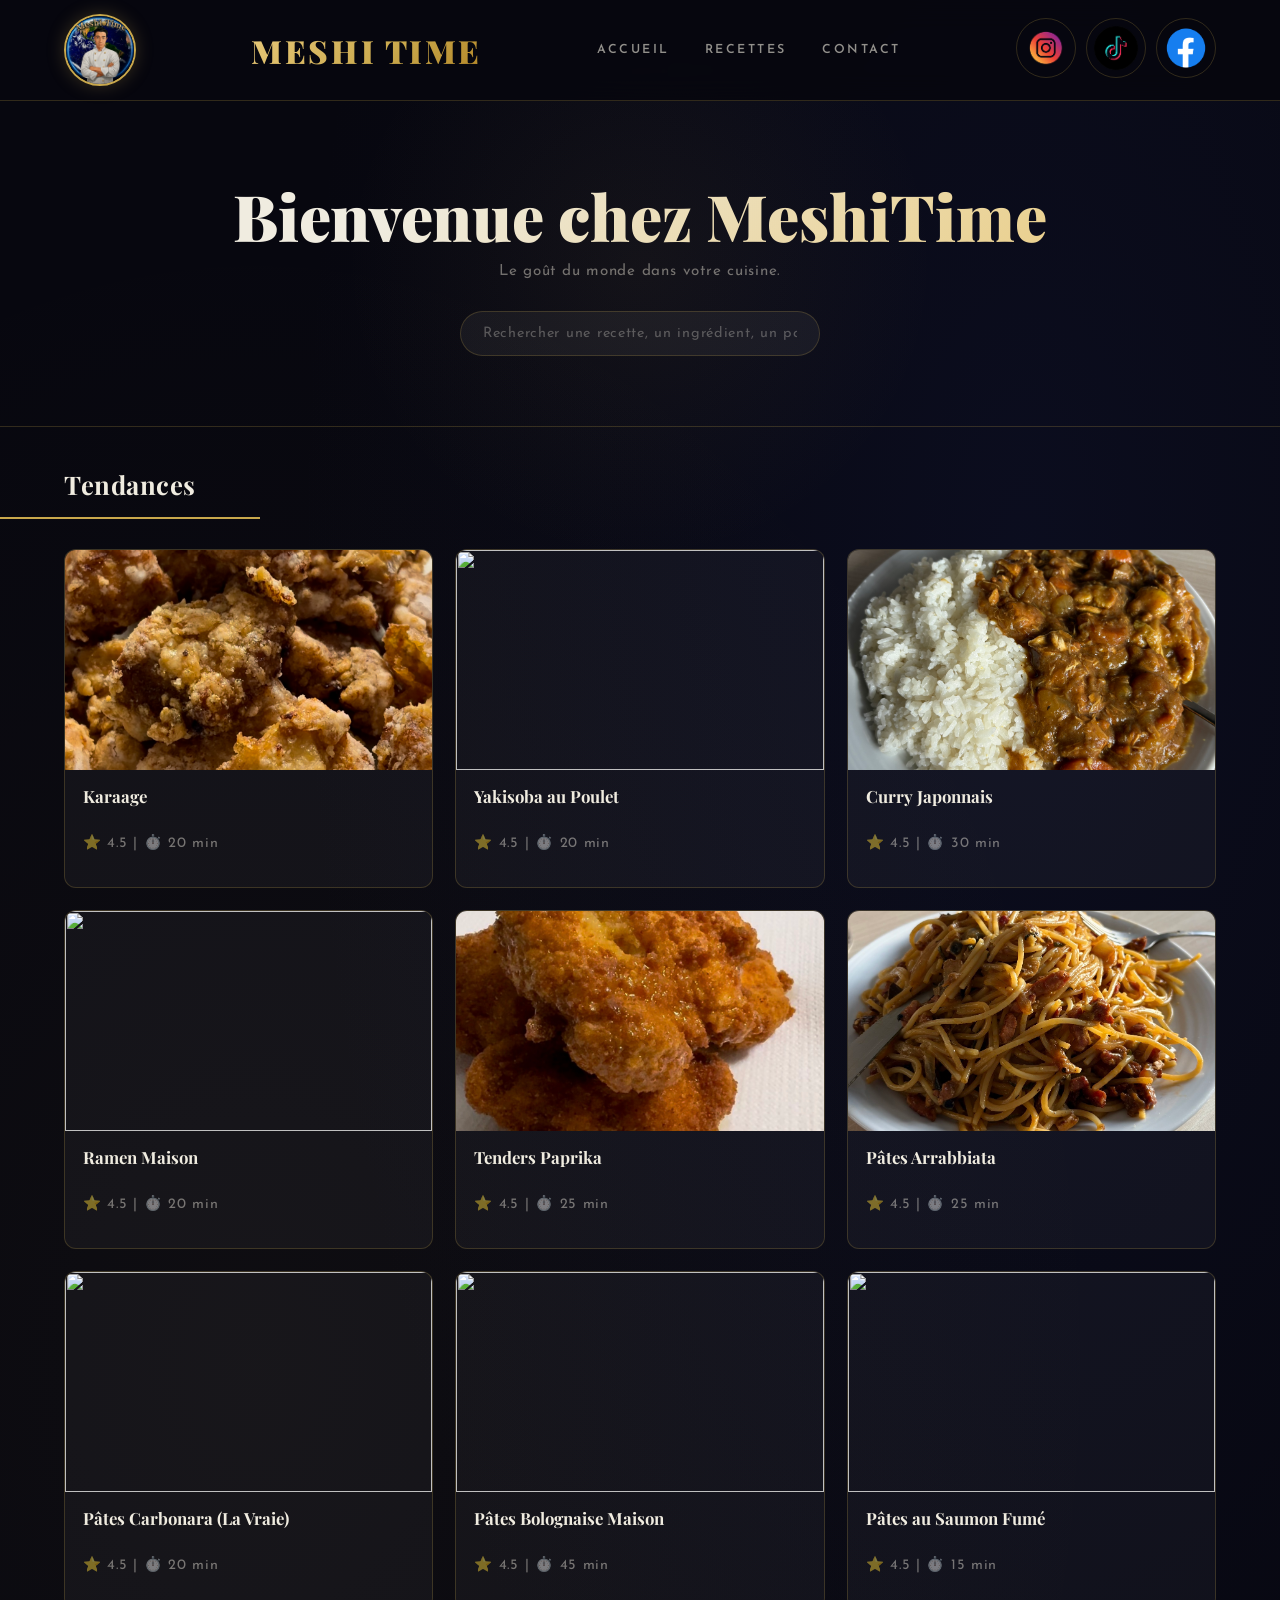
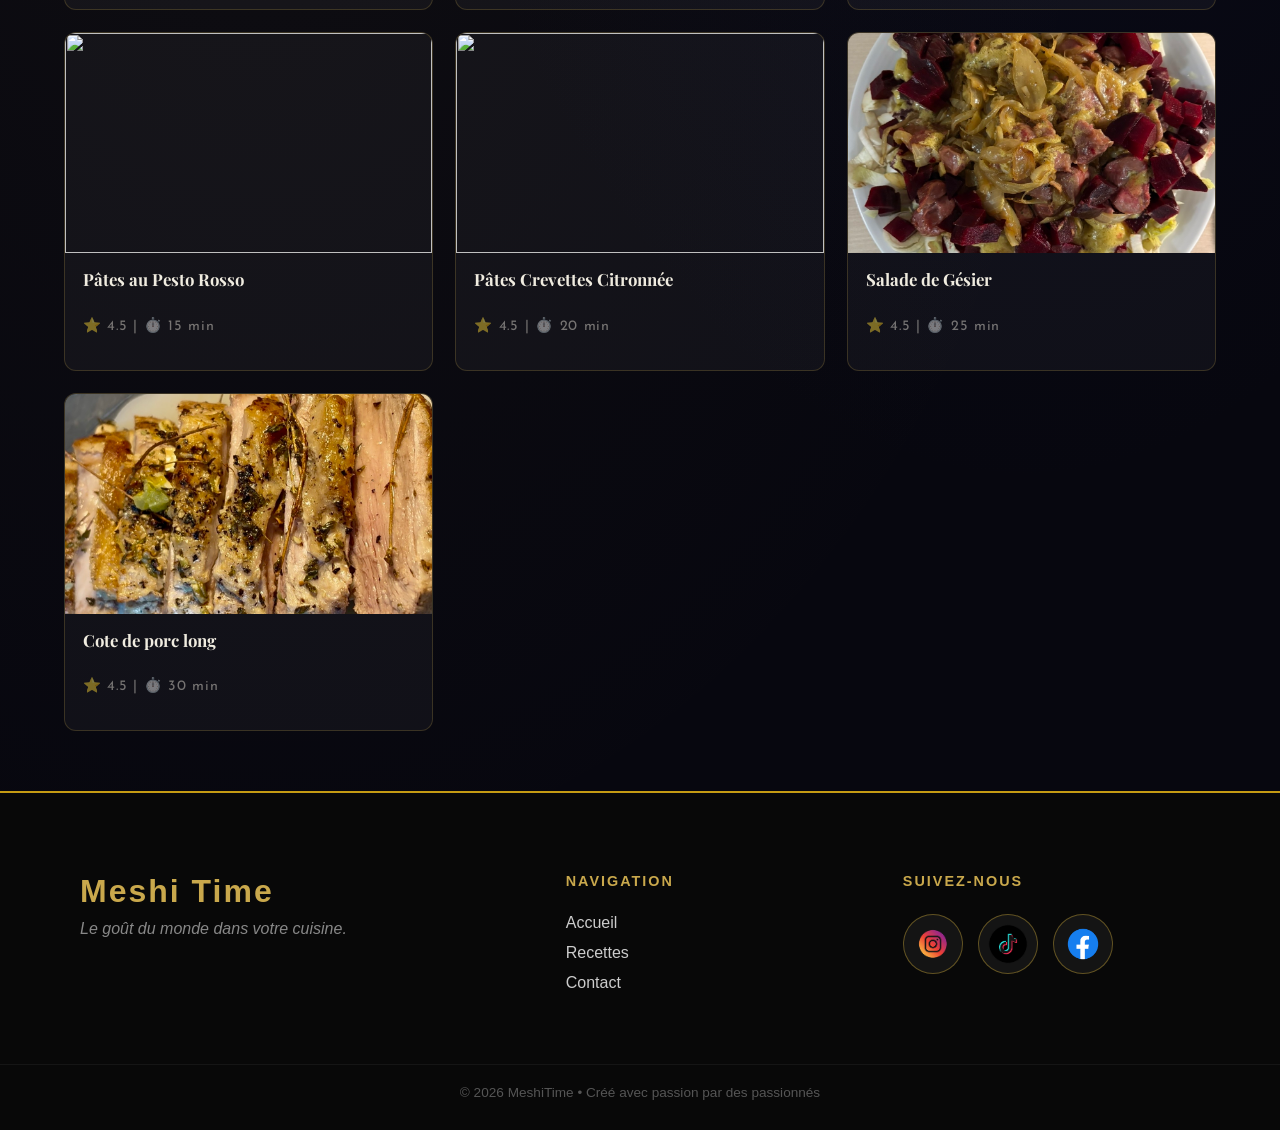
==== index.html @ 13d93dd0 "Add files via upload" ====
<!DOCTYPE html>
<html lang="fr">
<head>
    <meta charset="UTF-8">
    <title>Meshi Time - Recettes</title>
    <link rel="stylesheet" href="style.css">
    <meta name="viewport" content="width=device-width, initial-scale=1.0">
</head>
<body>

<header>
    <img src="logo/meshitime.png" alt="Logo MeshiTime" class="logo-img">
    <h2 class="site-title">Meshi <span>Time</span></h2>

    <div class="menu-toggle" id="mobile-menu">
        <span class="bar"></span>
        <span class="bar"></span>
        <span class="bar"></span>
    </div>

    <nav class="nav-mobile">
        <a href="index.html">Accueil</a>
        <a href="recettes.html">Recettes</a>
        <a href="contact.html">Contact</a>
        <div class="nav-social-mobile">
            <a href="https://www.instagram.com/mesh1.time?igsh=MWR6dXhtaGJxZ3RrYg=="><img src="logo/insta.png" alt="Instagram"></a>
            <a href="https://www.tiktok.com/@mesh1.time?_r=1&_t=ZN-95yQwrBsCvu"><img src="logo/tiktok.png" alt="TikTok"></a>
            <a href="https://www.facebook.com/share/1L49ZUFbFe/?mibextid=wwXIfr "><img src="logo/facebook.png" alt="Facebook"></a>
        </div>
    </nav>
    
    <div class="social-icons">
        <a href="https://www.instagram.com/mesh1.time?igsh=MWR6dXhtaGJxZ3RrYg=="><img src="logo/insta.png" alt="Instagram"></a>
        <a href="https://www.tiktok.com/@mesh1.time?_r=1&_t=ZN-95yQwrBsCvu"><img src="logo/tiktok.png" alt="TikTok"></a>
        <a href="https://www.facebook.com/share/1L49ZUFbFe/?mibextid=wwXIfr "><img src="logo/facebook.png" alt="Facebook"></a>
    </div>
</header>

<section class="hero">
    <h1>Bienvenue chez MeshiTime</h1>
    <p>Le goût du monde dans votre cuisine.</p>
    <div class="search-container" style="position: relative; width: 100%; max-width: 600px; margin: 0 auto;">
        <input type="text" class="search-bar" id="search-input" placeholder="Rechercher une recette, un ingrédient, un pays..." autocomplete="off">
        <div id="suggestions-box" class="suggestions-list"></div>
    </div>
</section>

<script src="data.js"></script>

<h2 class="section-title">Tendances</h2>

<div class="recipe-grid" id="grid-affichage"></div>

<script>
    const searchInput = document.getElementById('search-input');
    const grid = document.getElementById('grid-affichage');
    const suggestionsBox = document.getElementById('suggestions-box');

    // Fonction d'affichage avec filtre intelligent global (Titre + Ingrédients + Nation)
    function afficherRecettes(filtre = "") {
        grid.innerHTML = ""; 
        const motCle = filtre.toLowerCase().trim();
        
        const idsFiltrés = Object.keys(recettes).filter(id => {
            const r = recettes[id];
            
            // Critère A : Recherche dans le titre
            const titreMatch = r.title.toLowerCase().includes(motCle);
            
            // Critère B : Recherche dans le pays (nation)
            const nationMatch = r.nation ? r.nation.toLowerCase().includes(motCle) : false;
            
            // Critère C : Recherche dans les ingrédients (gère le texte ET les objets avec quantités)
            const ingredientsMatch = r.ingredients && r.ingredients.some(ing => {
                const nomIngredient = typeof ing === 'object' ? ing.nom : ing;
                return nomIngredient.toLowerCase().includes(motCle);
            });

            return titreMatch || nationMatch || ingredientsMatch;
        });

        if (idsFiltrés.length === 0) {
            grid.innerHTML = "<p style='color:var(--text-dark); grid-column: 1/-1; text-align:center;'>Aucun plat trouvé... 🍳</p>";
            return;
        }

        // Affichage des cartes filtrées
        idsFiltrés.forEach(id => {
            const r = recettes[id];
            grid.innerHTML += `
                <a href="recette.html?id=${id}" class="recipe-card-link">
                    <div class="recipe-card">
                        <img src="${r.image}" class="recipe-main-image">
                        <div class="recipe-info">
                            <h3>${r.title}</h3>
                            <p>⭐ ${r.rating || '4.5'} | ⏱️ ${r.time}</p>
                        </div>
                    </div>
                </a>
            `;
        });
    }

    // Écouteur de la recherche intelligent
    searchInput.addEventListener('input', (e) => {
        const motCle = e.target.value.toLowerCase().trim();
        suggestionsBox.innerHTML = ""; 

        if (motCle.length > 0) {
            // Recherche des suggestions correspondantes (Titres ou Nations)
            const suggestions = Object.keys(recettes).filter(id => {
                const r = recettes[id];
                const titreMatch = r.title.toLowerCase().includes(motCle);
                const nationMatch = r.nation ? r.nation.toLowerCase().includes(motCle) : false;
                return titreMatch || nationMatch;
            });

            if (suggestions.length > 0) {
                suggestionsBox.style.display = "block"; 
                const listeAffichee = new Set(); // Évite les doublons de pays suggérés

                suggestions.forEach(id => {
                    const r = recettes[id];
                    
                    // Si le mot-clé correspond à un pays, on suggère le pays
                    if (r.nation && r.nation.toLowerCase().includes(motCle) && !listeAffichee.has(r.nation)) {
                        listeAffichee.add(r.nation);
                        creerItemSuggestion(r.nation, `🌍 Pays : ${r.nation}`);
                    } 
                    // Sinon, on suggère le titre de la recette
                    else if (r.title.toLowerCase().includes(motCle) && !listeAffichee.has(r.title)) {
                        listeAffichee.add(r.title);
                        creerItemSuggestion(r.title, r.title);
                    }
                });
            } else {
                suggestionsBox.style.display = "none";
            }
        } else {
            suggestionsBox.style.display = "none";
        }
        
        // Filtrage de la grille principale en temps réel
        afficherRecettes(motCle);
    });

    // Fonction outil pour créer et gérer le clic sur un élément de suggestion
    function creerItemSuggestion(valeurRecherche, texteAffiche) {
        const div = document.createElement('div');
        div.classList.add('suggestion-item');
        div.innerText = texteAffiche;
        
        div.onclick = () => {
            searchInput.value = valeurRecherche; // Remplit le champ
            suggestionsBox.style.display = "none"; // Masque les suggestions
            afficherRecettes(valeurRecherche); // Lance l'affichage filtré
        };
        suggestionsBox.appendChild(div);
    }

    // Cacher les suggestions si on clique ailleurs
    document.addEventListener('click', (e) => {
        if (e.target !== searchInput) {
            suggestionsBox.style.display = "none";
        }
    });

    // Affichage initial au chargement de la page
    if (typeof recettes !== 'undefined') {
        afficherRecettes();
    } else {
        grid.innerHTML = "<p style='color:red'>Erreur : data.js non trouvé.</p>";
    }

    // Gestion du menu Burger mobile
    const menuToggle = document.getElementById('mobile-menu');
    const navMenu = document.querySelector('.nav-mobile');

    if (menuToggle && navMenu) {
        menuToggle.onclick = function() {
            navMenu.classList.toggle('active');
            menuToggle.classList.toggle('is-active');
        };

        document.querySelectorAll('.nav-mobile a').forEach(link => {
            link.onclick = () => {
                navMenu.classList.remove('active');
                menuToggle.classList.remove('is-active');
            };
        });
    }
</script>

<footer class="main-footer">
    <div class="footer-container">
        <div class="footer-brand">
            <h2 class="brand-name">Meshi <span>Time</span></h2>
            <p class="brand-tagline">Le goût du monde dans votre cuisine.</p>
        </div>

        <div class="footer-nav">
            <h3>Navigation</h3>
            <ul>
                <li><a href="index.html">Accueil</a></li>
                <li><a href="recettes.html">Recettes</a></li>
                <li><a href="contact.html">Contact</a></li>
            </ul>
        </div>

        <div class="footer-social">
            <h3>Suivez-nous</h3>
            <div class="social-wrapper">
                <a href="https://www.instagram.com/mesh1.time" class="social-link" target="_blank">
                    <img src="logo/insta.png" alt="Instagram">
                </a>
                <a href="https://www.tiktok.com/@mesh1.time" class="social-link" target="_blank">
                    <img src="logo/tiktok.png" alt="TikTok">
                </a>
                <a href="https://www.facebook.com/share/1L49ZUFbFe/" class="social-link" target="_blank">
                    <img src="logo/facebook.png" alt="Facebook">
                </a>
            </div>
        </div>
    </div>
    
    <div class="footer-copyright">
        <p>&copy; 2026 MeshiTime • Créé avec passion par des passionnés</p>
    </div>
</footer>

</body>
</html>
---- style.css ----
/* ============================================
   MESHITIME — style.css
   Thème : Espace profond × Or culinaire
   ============================================ */

@import url('https://fonts.googleapis.com/css2?family=Playfair+Display:ital,wght@0,400;0,700;0,900;1,400&family=Josefin+Sans:wght@300;400;600&display=swap');

/* ---- VARIABLES ---- */
:root {
    --gold:        #C9A84C;
    --gold-light:  #E8C97A;
    --gold-dim:    rgba(201, 168, 76, 0.25);
    --deep:        #07070F;
    --space:       #0D0D1E;
    --surface:     rgba(255, 255, 255, 0.04);
    --text:        #F0ECE0;
    --text-muted:  rgba(240, 236, 224, 0.45);
    --border:      rgba(201, 168, 76, 0.22);
    --radius:      12px;
    --radius-sm:   6px;
}

/* ---- RESET & BASE ---- */
*, *::before, *::after {
    box-sizing: border-box;
    margin: 0;
    padding: 0;
}

html {
    scroll-behavior: smooth;
}

body {
    font-family: 'Josefin Sans', sans-serif;
    background-color: var(--deep);
    color: var(--text);
    min-height: 100vh;
    overflow-x: hidden;
    /* Fond étoilé statique en dégradé */
    background-image:
        radial-gradient(ellipse at 20% 50%, rgba(201,168,76,0.04) 0%, transparent 60%),
        radial-gradient(ellipse at 80% 20%, rgba(30,40,100,0.18) 0%, transparent 50%);
}

/* ---- HEADER ---- */
header {
    display: flex;
    justify-content: space-between;
    align-items: center;
    padding: 14px 5%;
    background: rgba(7, 7, 15, 0.92);
    border-bottom: 0.5px solid var(--border);
    backdrop-filter: blur(14px);
    -webkit-backdrop-filter: blur(14px);
    position: sticky;
    top: 0;
    z-index: 9999;
    overflow: visible;
}
.menu-toggle {
    display: none; /* Caché sur PC */
    flex-direction: column;
    justify-content: space-between;
    width: 30px;   /* Taille fixe */
    height: 21px;  /* Taille fixe */
    cursor: pointer;
    z-index: 10001 !important; /* Au-dessus de tout */
    position: relative;
}

.bar {
    display: block;
    width: 100%;
    height: 3px;
    background-color: #c5a02d !important; /* On force la couleur dorée */
    border-radius: 10px;
    transition: 0.3s;
}


@media (max-width: 480px) {
    .recipe-grid {
        grid-template-columns: 1fr; /* Une seule carte par ligne */
        gap: 20px;
        padding: 20px;
    }

    .recipe-main-image {
        height: 200px; /* On réduit un peu la hauteur des images */
    }
}
@media (max-width: 480px) {
    .recipe-grid {
        grid-template-columns: 1fr; /* Une seule carte par ligne */
        gap: 20px;
        padding: 20px;
    }

    .recipe-main-image {
        height: 200px; /* On réduit un peu la hauteur des images */
    }
}
@media (max-width: 768px) {
    .footer-container {
        grid-template-columns: 1fr; /* On empile les sections */
        text-align: center; /* On centre tout pour l'esthétique mobile */
        gap: 30px;
    }

    .social-wrapper {
        justify-content: center; /* Centre les icônes Insta/TikTok */
    }

    .brand-name {
        font-size: 1.5rem;
    }
}
/* Logo image (rond, avec halo doré) */
.logo-img {
    height: 72px;
    width: 72px;
    border-radius: 50%;
    border: 2px solid var(--gold);
    box-shadow: 0 0 18px rgba(201, 168, 76, 0.25);
    object-fit: cover;
    transition: box-shadow 0.3s;
}
.logo-img:hover {
    box-shadow: 0 0 30px rgba(201, 168, 76, 0.45);
}

/* Titre "Meshi Time" */
.site-title {
    font-family: 'Playfair Display', serif;
    font-size: 2rem;
    font-weight: 900;
    background: linear-gradient(135deg, var(--gold-light) 0%, var(--gold) 60%, #b38728 100%);
    -webkit-background-clip: text;
    -webkit-text-fill-color: transparent;
    background-clip: text;
    text-transform: uppercase;
    letter-spacing: .08em;
    margin: 0;
}

/* Navigation */
nav {
    display: flex;
    gap: 2.2rem;
}
nav a {
    font-family: 'Josefin Sans', sans-serif;
    font-size: .78rem;
    font-weight: 600;
    letter-spacing: .2em;
    text-transform: uppercase;
    color: rgba(240, 236, 224, 0.6);
    text-decoration: none;
    transition: color 0.25s;
    position: relative;
}
nav a::after {
    content: '';
    position: absolute;
    bottom: -4px;
    left: 0;
    width: 0;
    height: 1px;
    background: var(--gold);
    transition: width 0.25s;
}
nav a:hover {
    color: var(--gold);
}
nav a:hover::after {
    width: 100%;
}

/* --- Adaptation Mobile (Téléphone) --- */
@media (max-width: 768px) {
    /* 1. On cache les icônes sociales du HEADER (uniquement celles-là) */
    header .social-icons {
        display: none !important;
    }

    /* 2. On affiche le bouton Burger */
    .menu-toggle {
        display: flex !important;
        flex-direction: column;
        justify-content: space-between;
    }

    /* 3. On paramètre la navigation mobile */
    .nav-mobile {
        display: flex;
        flex-direction: column;
        position: absolute;
        top: 80px; /* Aligné sous ton header */
        left: 0;
        width: 100%;
        background-color: #07070F; /* Fond noir solide */
        padding: 0;
        max-height: 0;
        overflow: hidden;
        transition: all 0.4s ease-in-out;
        z-index: 9998;
        border-bottom: 0px solid var(--gold);
    }

    /* 4. Quand le menu est ouvert */
    .nav-mobile.active {
        max-height: 300px;
        padding: 20px 0;
        border-bottom: 2px solid var(--gold);
    }

    .nav-mobile a {
        width: 100%;
        text-align: center;
        padding: 15px 0;
        color: white !important;
        font-size: 1.1rem;
        text-decoration: none;
        display: block;
    }
}
/* ---- SUR ORDINATEUR (Grand écran) ---- */
.nav-social-mobile {
    display: none; /* On cache totalement le bloc sur PC */
}

/* ---- SUR TÉLÉPHONE (Media Query) ---- */
@media (max-width: 768px) {
    
    .nav-mobile {
        /* On s'assure que le menu peut s'agrandir pour tout voir */
        display: flex;
        flex-direction: column;
        /* Augmente la max-height si le menu semble coupé */
        max-height: 0; 
        overflow: hidden;
        transition: all 0.4s ease-in-out;
    }

    .nav-mobile.active {
        max-height: 450px; /* On augmente ici pour laisser la place aux icônes */
    }

    /* On affiche et on style la ligne d'icônes */
    .nav-social-mobile {
        display: flex !important; /* On force l'apparition */
        justify-content: center;
        gap: 20px;
        padding: 20px 0;
        margin-top: 10px;
        width: 100%;
    }

    .nav-social-mobile img {
        width: 50px;
        height: 50px;
        border-radius: 50%;
        border: 1px solid var(--gold);
    }
}

/* Icônes sociales header */
.social-icons {
    display: flex;
    gap: 10px;
    align-items: center;
}
.social-icons img {
    height: 60px;
    width: 60px;
    border-radius: 50%;
    border: 0.5px solid var(--border);
    transition: border-color 0.2s, transform 0.2s, box-shadow 0.2s;
    object-fit: cover;
}
.social-icons img:hover {
    border-color: var(--gold);
    transform: scale(1.1);
    box-shadow: 0 0 12px rgba(201, 168, 76, 0.3);
}

/* ---- HERO ---- */
.hero {
    position: relative;
    z-index: 1001;
    padding: 80px 5% 70px;
    text-align: center;
    overflow: visible;
    border-bottom: 0.5px solid var(--border);
}

/* Halo lumineux derrière le hero */
.hero::before {
    content: '';
    position: absolute;
    width: 600px;
    height: 600px;
    border-radius: 50%;
    background: radial-gradient(circle, rgba(201,168,76,0.06) 0%, transparent 70%);
    top: 50%;
    left: 50%;
    transform: translate(-50%, -50%);
    pointer-events: none;
}

.hero h1 {
    font-family: 'Playfair Display', serif;
    font-size: clamp(2.2rem, 5vw, 4rem);
    font-weight: 900;
    line-height: 1.1;
    background: linear-gradient(135deg, var(--text) 30%, var(--gold-light));
    -webkit-background-clip: text;
    -webkit-text-fill-color: transparent;
    background-clip: text;
    margin-bottom: .8rem;
}

.hero p {
    font-size: .95rem;
    color: var(--text-muted);
    letter-spacing: .05em;
    margin-bottom: 2rem;
}

/* ---- BARRE DE RECHERCHE ---- */
.search-bar {
    width: 60%;
    max-width: 580px;
    padding: 14px 22px;
    background: rgba(255, 255, 255, 0.05);
    border: 0.5px solid var(--border);
    border-radius: 40px;
    color: var(--text);
    font-family: 'Josefin Sans', sans-serif;
    font-size: .9rem;
    letter-spacing: .05em;
    outline: none;
    transition: border-color 0.25s, box-shadow 0.25s;
}
.search-bar::placeholder {
    color: rgba(240, 236, 224, 0.3);
}
.search-bar:focus {
    border-color: var(--gold);
    box-shadow: 0 0 20px rgba(201, 168, 76, 0.12);
}
.search-container {
    position: relative; /* Indispensable pour que le z-index de l'enfant fonctionne */
    z-index: 1000;
}

/* Liste de suggestions */
.suggestions-list {
    position: absolute;
    top: calc(100% + 4px);
    left: 50%;
    transform: translateX(-50%);
    width: 60%;
    max-width: 580px;
    background: #12121F;
    border: 0.5px solid var(--border);
    border-radius: var(--radius);
    z-index: 9999;
    max-height: 220px;
    overflow-y: auto;
    display: none;
    box-shadow: 0 20px 40px rgba(0, 0, 0, 0.4);
}
.suggestion-item {
    padding: 12px 20px;
    cursor: pointer;
    border-bottom: 0.5px solid rgba(201, 168, 76, 0.1);
    color: var(--text-muted);
    text-align: left;
    font-size: .88rem;
    letter-spacing: .04em;
    transition: background 0.15s, color 0.15s;
}
.suggestion-item:last-child {
    border-bottom: none;
}
.suggestion-item:hover {
    background: rgba(201, 168, 76, 0.08);
    color: var(--gold);
}

/* ---- TITRE DE SECTION ---- */
.section-title {
    font-family: 'Playfair Display', serif;
    font-size: 1.6rem;
    font-weight: 700;
    color: var(--text);
    padding: 0 5% 16px;
    margin: 40px 0 0;
    display: inline-block;
    border-bottom: 2px solid var(--gold);
    letter-spacing: .02em;
}

/* ---- GRILLE DE RECETTES ---- */
.recipe-grid {
    display: grid;
    grid-template-columns: repeat(auto-fill, minmax(280px, 1fr));
    gap: 22px;
    padding: 30px 5% 60px;
}

/* Lien englobant la carte */
.recipe-card-link {
    text-decoration: none;
    color: inherit;
    display: block;
}
.recipe-card-link:visited {
    color: inherit;
}

/* Carte recette */
.recipe-card {
    background: var(--surface);
    border: 0.5px solid var(--border);
    border-radius: var(--radius);
    overflow: hidden;
    transition: transform 0.3s, box-shadow 0.3s, border-color 0.3s;
}
.recipe-card-link:hover .recipe-card {
    transform: translateY(-6px);
    box-shadow: 0 16px 40px rgba(0, 0, 0, 0.4), 0 0 20px rgba(201,168,76,0.08);
    border-color: var(--gold);
}

/* Image de la recette */
.recipe-main-image {
    width: 100%;
    height: 220px;
    object-fit: cover;
    object-position: center;
    display: block;
    transition: transform 0.4s;
}
.recipe-card-link:hover .recipe-main-image {
    transform: scale(1.03);
}

/* Infos sous l'image */
.recipe-info {
    padding: 16px 18px;
}
.recipe-info h3 {
    font-family: 'Playfair Display', serif;
    font-size: 1.05rem;
    font-weight: 700;
    color: var(--text);
    margin-bottom: 6px;
    line-height: 1.3;
}
.recipe-info p {
    font-size: .78rem;
    color: var(--text-muted);
    letter-spacing: .06em;
}

/* ---- FOOTER ---- */
.main-footer {
    background-color: #080808;
    padding: 80px 0 30px 0;
    border-top: 2px solid #c59b13; /* Ligne dorée plus marquée en haut */
    font-family: 'Segoe UI', Tahoma, Geneva, Verdana, sans-serif;
}

.footer-container {
    max-width: 1200px;
    margin: 0 auto;
    display: grid;
    grid-template-columns: 1.5fr 1fr 1fr; /* Donne plus de place au slogan */
    gap: 40px;
    padding: 0 40px;
}

/* Style de la marque */
.brand-name {
    color: var(--gold);
    font-size: 2rem;
    margin-bottom: 10px;
    letter-spacing: 2px;
}
.brand-tagline { color: #888; font-style: italic; }

/* Titres des colonnes */
.footer-nav h3, .footer-social h3 {
    color: var(--gold);
    text-transform: uppercase;
    font-size: 0.9rem;
    letter-spacing: 2px;
    margin-bottom: 25px;
}

/* Liens de navigation */
.footer-nav ul { list-style: none; padding: 0; }
.footer-nav ul li { margin-bottom: 12px; }
.footer-nav a {
    color: #ccc;
    text-decoration: none;
    transition: 0.3s;
    font-size: 1rem;
}
.footer-nav a:hover { color: var(--gold); padding-left: 8px; }


@media (max-width: 768px) {
    /* On force le conteneur du footer à s'empiler verticalement */
    .footer-container {
        display: flex;
        flex-direction: column;
        align-items: center;
        text-align: center;
        gap: 30px;
    }

    /* On utilise 'order' pour décider de la position */
    .footer-brand {
        order: 1; /* Le nom du site en premier */
    }

    .footer-nav {
        order: 2; /* Les liens (Accueil, etc.) en deuxième */
    }

    .footer-social {
        order: 3; /* Les icônes réseaux sociaux EN DERNIER tout en bas */
        width: 100%;
        padding-top: 20px;
        border-top: 1px solid rgba(201, 168, 76, 0.2); /* Petite ligne de séparation */
    }

    .social-wrapper {
        justify-content: center; /* On centre les icônes sur l'écran mobile */
    }
}

/* Icones Sociales (Le rendu moderne) */
.social-wrapper {
    display: flex;
    gap: 15px;
}


.social-link {
    width: 60px; /* On agrandit le cercle */
    height: 60px;
    border: 1px solid rgba(212, 175, 55, 0.4);
    border-radius: 50%;
    display: flex;
    align-items: center;
    justify-content: center;
    transition: all 0.3s ease;
    background: rgba(255, 255, 255, 0.05);
}

.social-link img {
    width: 50px; /* On agrandit le logo à l'intérieur */
    height: 50px;
    object-fit: contain;
    /* ON SUPPRIME LE FILTRE INVERT POUR GARDER LES COULEURS ORIGINALES */
    filter: none; 
    transition: transform 0.3s ease;
}

/* Effet au survol */
.social-link:hover {
    background-color: rgba(212, 175, 55, 0.1); /* Fond doré très léger au survol */
    border-color: var(--gold);
    transform: translateY(-5px) scale(1.1);
    box-shadow: 0 5px 15px rgba(212, 175, 55, 0.3);
}

.social-link:hover img {
    transform: scale(1.1); /* Petit zoom sur le logo lui-même */
}

/* Copyright */
.footer-copyright {
    text-align: center;
    margin-top: 60px;
    padding-top: 20px;
    border-top: 1px solid rgba(255, 255, 255, 0.05);
    color: #555;
    font-size: 0.85rem;
}


/* ---- MESSAGE "AUCUNE RECETTE" ---- */
.recipe-grid p {
    color: var(--text-muted);
    font-size: .9rem;
    letter-spacing: .05em;
    padding: 20px 0;
    grid-column: 1 / -1;
}

/* ---- SCROLLBAR personnalisée ---- */
::-webkit-scrollbar { width: 6px; }
::-webkit-scrollbar-track { background: var(--deep); }
::-webkit-scrollbar-thumb { background: rgba(201,168,76,0.3); border-radius: 3px; }
::-webkit-scrollbar-thumb:hover { background: var(--gold); }

/* Container principal centré */
.recipe-container {
    max-width: 1000px;
    margin: 40px auto;
    padding: 0 20px;
    color: white; /* Puisque ton fond est sombre */
}

.recipe-header h1 {
    font-size: 3rem;
    margin-bottom: 20px;
    color: var(--gold); /* Ton doré Meshi Time */
}

/* Image arrondie avec ombre */
.recipe-hero-img {
    width: 100%;
    height: 450px;
    object-position: center;
    object-fit: cover;
    border-radius: 20px;
    box-shadow: 0 10px 30px rgba(0,0,0,0.5);
    margin-bottom: 40px;
}

/* Layout en deux colonnes */
.recipe-content {
    display: grid;
    grid-template-columns: 1fr 2fr; /* 1/3 pour ingrédients, 2/3 pour étapes */
    gap: 50px;
}

/* Sidebar des ingrédients */
.ingredients-sidebar {
    background: rgba(255, 255, 255, 0.05);
    padding: 25px;
    border-radius: 15px;
    height: fit-content;
    border-left: 4px solid var(--gold);
}

.ingredients-sidebar ul {
    list-style: none;
    padding: 0;
}

.ingredients-sidebar li {
    padding: 10px 0;
    border-bottom: 1px solid rgba(255,255,255,0.1);
}
.quantite-selecteur {
    display: flex;
    align-items: center;
    gap: 10px;
    margin-bottom: 20px;
    font-family: 'Josefin Sans', sans-serif;
}
.quantite-selecteur button {
    background: var(--gold);
    color: var(--deep);
    border: none;
    width: 28px;
    height: 28px;
    border-radius: 50%;
    font-weight: bold;
    cursor: pointer;
    font-size: 1.1rem;
    transition: transform 0.2s;
}
.quantite-selecteur button:hover { transform: scale(1.1); }
#nb-personnes { font-weight: bold; color: var(--gold-light); font-size: 1.2rem; }


/* Style des étapes avec photos futures */
.step-item {
    margin-bottom: 30px;
}

.step-number {
    color: var(--gold);
    font-weight: bold;
    font-size: 1.2rem;
    margin-right: 10px;
}
/* On réduit la taille des images d'étapes */
/* L'image d'étape n'a pas de bordure si elle n'existe pas via le JS */
.step-img {
    width: 100%;
    max-width: 300px;
    height: 200px;
    object-fit: cover;
    border-radius: 12px;
    cursor: zoom-in; /* Curseur loupe */
    transition: 0.3s;
}

/* Fenêtre d'agrandissement (Overlay) */
.overlay {
    display: none;
    position: fixed;
    z-index: 9999;
    top: 0;
    left: 0;
    width: 100%;
    height: 100%;
    background-color: rgba(0,0,0,0.9);
    align-items: center;
    justify-content: center;
}

.overlay img {
    max-width: 90%;
    max-height: 80%;
    border-radius: 10px;
    box-shadow: 0 0 20px rgba(212, 175, 55, 0.5);
}

.close-btn {
    position: absolute;
    top: 20px;
    right: 35px;
    color: white;
    font-size: 40px;
    cursor: pointer;
}

/* Optionnel : Agrandir légèrement au survol pour mieux voir le détail */
.step-img:hover {
    transform: scale(1.05);
    cursor: zoom-in;
}

/* Espacement entre les étapes */
.step-item {
    margin-bottom: 40px;
    padding-bottom: 20px;
    border-bottom: 1px dashed rgba(212, 175, 55, 0.2); /* Ligne dorée discrète */
}

.step-img {
    width: 100%;
    max-width: 400px;
    border-radius: 10px;
    margin-top: 15px;
    display: block;
}

.step-item {
    display: flex;
    flex-wrap: wrap; /* Permet de revenir à la ligne sur mobile */
    gap: 20px;
    align-items: flex-start;
}

.step-text-container {
    flex: 1; /* Prend tout l'espace restant */
    min-width: 250px;
}

.step-img {
    margin-top: 0; /* On enlève la marge du haut puisqu'elles sont côte à côte */
}

.suggestions-bas {
    margin-top: 80px; /* Espace après les étapes */
    padding-top: 40px;
    border-top: 1px solid rgba(212, 175, 55, 0.3);
}

.suggestions-bas .section-title {
    text-align: center;
    margin-bottom: 40px;
    font-size: 2rem;
    color: var(--gold);
}

/* On s'assure que la grille de suggestion est bien alignée */
#grid-suggestions {
    display: grid;
    grid-template-columns: repeat(auto-fit, minmax(280px, 1fr));
    gap: 30px;
}

.contact-social-container {
    max-width: 1100px;
    margin: 80px auto;
    padding: 0 20px;
    text-align: center;
    color: white;
}

.social-grid-large {
    display: grid;
    grid-template-columns: repeat(auto-fit, minmax(280px, 1fr));
    gap: 30px;
    margin-top: 50px;
}

.social-card {
    background: rgba(255, 255, 255, 0.05);
    padding: 50px 30px;
    border-radius: 20px;
    text-decoration: none;
    color: white;
    transition: all 0.4s ease;
    border: 1px solid rgba(255, 255, 255, 0.1);
    display: flex;
    flex-direction: column;
    align-items: center;
    gap: 15px;
}

.social-card i {
    font-size: 4rem;
    margin-bottom: 10px;
}

.social-card h3 {
    font-size: 1.8rem;
    margin: 0;
    color: var(--gold);
}

.social-card p {
    color: #bbb;
    margin: 0;
}

.follow-tag {
    margin-top: 10px;
    padding: 8px 25px;
    background: transparent;
    border: 1px solid var(--gold);
    border-radius: 25px;
    color: var(--gold);
    font-weight: bold;
    transition: 0.3s;
}

/* Effets au survol par couleur de réseau */
.social-card:hover {
    transform: translateY(-15px);
    background: rgba(255, 255, 255, 0.08);
}

.instagram:hover { border-color: #E1306C; box-shadow: 0 10px 30px rgba(225, 48, 108, 0.2); }
.instagram:hover i { color: #E1306C; }

.tiktok:hover { border-color: #00f2ea; box-shadow: 0 10px 30px rgba(0, 242, 234, 0.2); }
.tiktok:hover i { color: #00f2ea; }

.facebook:hover { border-color: #1877F2; box-shadow: 0 10px 30px rgba(24, 119, 242, 0.2); }
.facebook:hover i { color: #1877F2; }

.social-card:hover .follow-tag {
    background: var(--gold);
    color: black;
}
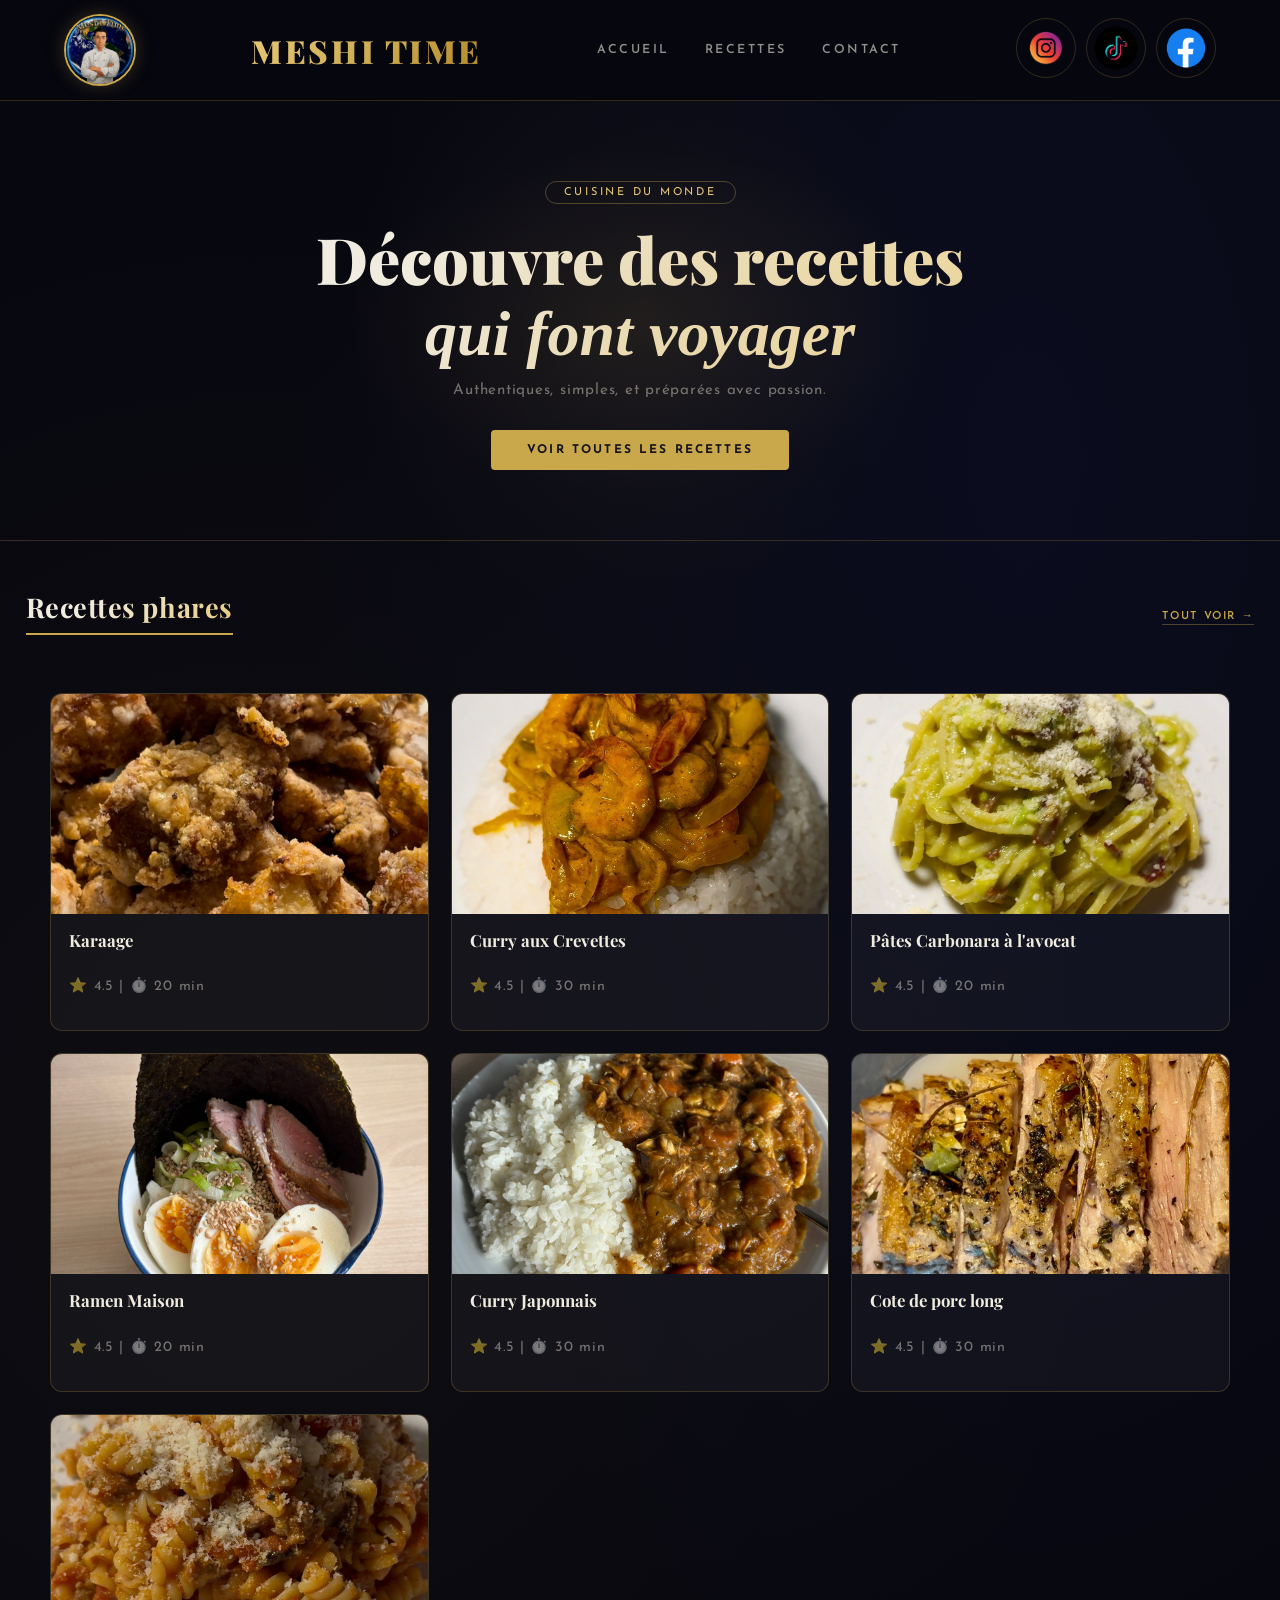
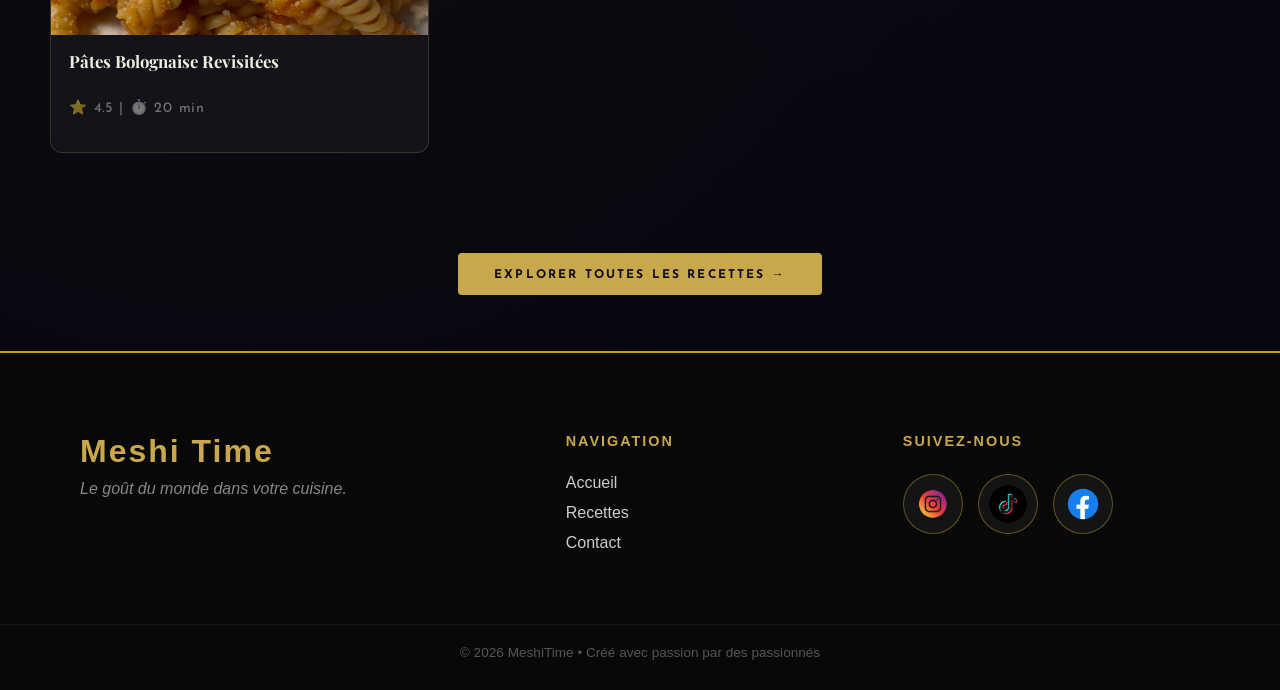
==== commit c898659d: "++" ====
--- a/index.html
+++ b/index.html
@@ -2,7 +2,7 @@
 <html lang="fr">
 <head>
     <meta charset="UTF-8">
-    <title>Meshi Time - Recettes</title>
+    <title>Meshi Time - Accueil</title>
     <link rel="stylesheet" href="style.css">
     <meta name="viewport" content="width=device-width, initial-scale=1.0">
 </head>
@@ -25,72 +25,57 @@
         <div class="nav-social-mobile">
             <a href="https://www.instagram.com/mesh1.time?igsh=MWR6dXhtaGJxZ3RrYg=="><img src="logo/insta.png" alt="Instagram"></a>
             <a href="https://www.tiktok.com/@mesh1.time?_r=1&_t=ZN-95yQwrBsCvu"><img src="logo/tiktok.png" alt="TikTok"></a>
-            <a href="https://www.facebook.com/share/1L49ZUFbFe/?mibextid=wwXIfr "><img src="logo/facebook.png" alt="Facebook"></a>
+            <a href="https://www.facebook.com/share/1L49ZUFbFe/?mibextid=wwXIfr"><img src="logo/facebook.png" alt="Facebook"></a>
         </div>
     </nav>
-    
+
     <div class="social-icons">
         <a href="https://www.instagram.com/mesh1.time?igsh=MWR6dXhtaGJxZ3RrYg=="><img src="logo/insta.png" alt="Instagram"></a>
         <a href="https://www.tiktok.com/@mesh1.time?_r=1&_t=ZN-95yQwrBsCvu"><img src="logo/tiktok.png" alt="TikTok"></a>
-        <a href="https://www.facebook.com/share/1L49ZUFbFe/?mibextid=wwXIfr "><img src="logo/facebook.png" alt="Facebook"></a>
+        <a href="https://www.facebook.com/share/1L49ZUFbFe/?mibextid=wwXIfr"><img src="logo/facebook.png" alt="Facebook"></a>
     </div>
 </header>
 
+<!-- HERO -->
 <section class="hero">
-    <h1>Bienvenue chez MeshiTime</h1>
-    <p>Le goût du monde dans votre cuisine.</p>
-    <div class="search-container" style="position: relative; width: 100%; max-width: 600px; margin: 0 auto;">
-        <input type="text" class="search-bar" id="search-input" placeholder="Rechercher une recette, un ingrédient, un pays..." autocomplete="off">
-        <div id="suggestions-box" class="suggestions-list"></div>
+    <div class="hero-glow"></div>
+    <span class="hero-badge">Cuisine du monde</span>
+    <h1>Découvre des recettes<br><em>qui font voyager</em></h1>
+    <p>Authentiques, simples, et préparées avec passion.</p>
+    <a href="recettes.html" class="btn-hero">Voir toutes les recettes</a>
+</section>
+
+<!-- RECETTES PHARES -->
+<script src="data.js"></script>
+
+<section class="featured-section">
+    <div class="featured-header">
+        <div>
+            <h2 class="section-title">Recettes phares</h2>
+        </div>
+        <a href="recettes.html" class="see-all-link">Tout voir →</a>
+    </div>
+
+    <div class="recipe-grid" id="grid-accueil"></div>
+
+    <div class="featured-cta">
+        <a href="recettes.html" class="btn-hero">Explorer toutes les recettes →</a>
     </div>
 </section>
 
-<script src="data.js"></script>
+<script>
+    const grid = document.getElementById('grid-accueil');
 
-<h2 class="section-title">Tendances</h2>
+    if (typeof recettes !== 'undefined') {
+        // On prend les 8 premières recettes
+        const ids = ["karaage", "Curry aux crevettes", "Pâtes Carbonara à l'avocat", "Ramen maison", "Curry Japonnais", "Cote de porc long", "Pâtes bolognaise revisitées"];
 
-<div class="recipe-grid" id="grid-affichage"></div>
-
-<script>
-    const searchInput = document.getElementById('search-input');
-    const grid = document.getElementById('grid-affichage');
-    const suggestionsBox = document.getElementById('suggestions-box');
-
-    // Fonction d'affichage avec filtre intelligent global (Titre + Ingrédients + Nation)
-    function afficherRecettes(filtre = "") {
-        grid.innerHTML = ""; 
-        const motCle = filtre.toLowerCase().trim();
-        
-        const idsFiltrés = Object.keys(recettes).filter(id => {
-            const r = recettes[id];
-            
-            // Critère A : Recherche dans le titre
-            const titreMatch = r.title.toLowerCase().includes(motCle);
-            
-            // Critère B : Recherche dans le pays (nation)
-            const nationMatch = r.nation ? r.nation.toLowerCase().includes(motCle) : false;
-            
-            // Critère C : Recherche dans les ingrédients (gère le texte ET les objets avec quantités)
-            const ingredientsMatch = r.ingredients && r.ingredients.some(ing => {
-                const nomIngredient = typeof ing === 'object' ? ing.nom : ing;
-                return nomIngredient.toLowerCase().includes(motCle);
-            });
-
-            return titreMatch || nationMatch || ingredientsMatch;
-        });
-
-        if (idsFiltrés.length === 0) {
-            grid.innerHTML = "<p style='color:var(--text-dark); grid-column: 1/-1; text-align:center;'>Aucun plat trouvé... 🍳</p>";
-            return;
-        }
-
-        // Affichage des cartes filtrées
-        idsFiltrés.forEach(id => {
+        ids.forEach(id => {
             const r = recettes[id];
             grid.innerHTML += `
                 <a href="recette.html?id=${id}" class="recipe-card-link">
                     <div class="recipe-card">
-                        <img src="${r.image}" class="recipe-main-image">
+                        <img src="${r.image}" class="recipe-main-image" alt="${r.title}">
                         <div class="recipe-info">
                             <h3>${r.title}</h3>
                             <p>⭐ ${r.rating || '4.5'} | ⏱️ ${r.time}</p>
@@ -99,80 +84,11 @@
                 </a>
             `;
         });
+    } else {
+        grid.innerHTML = "<p style='color:red;grid-column:1/-1;text-align:center;'>Erreur : data.js non trouvé.</p>";
     }
 
-    // Écouteur de la recherche intelligent
-    searchInput.addEventListener('input', (e) => {
-        const motCle = e.target.value.toLowerCase().trim();
-        suggestionsBox.innerHTML = ""; 
-
-        if (motCle.length > 0) {
-            // Recherche des suggestions correspondantes (Titres ou Nations)
-            const suggestions = Object.keys(recettes).filter(id => {
-                const r = recettes[id];
-                const titreMatch = r.title.toLowerCase().includes(motCle);
-                const nationMatch = r.nation ? r.nation.toLowerCase().includes(motCle) : false;
-                return titreMatch || nationMatch;
-            });
-
-            if (suggestions.length > 0) {
-                suggestionsBox.style.display = "block"; 
-                const listeAffichee = new Set(); // Évite les doublons de pays suggérés
-
-                suggestions.forEach(id => {
-                    const r = recettes[id];
-                    
-                    // Si le mot-clé correspond à un pays, on suggère le pays
-                    if (r.nation && r.nation.toLowerCase().includes(motCle) && !listeAffichee.has(r.nation)) {
-                        listeAffichee.add(r.nation);
-                        creerItemSuggestion(r.nation, `🌍 Pays : ${r.nation}`);
-                    } 
-                    // Sinon, on suggère le titre de la recette
-                    else if (r.title.toLowerCase().includes(motCle) && !listeAffichee.has(r.title)) {
-                        listeAffichee.add(r.title);
-                        creerItemSuggestion(r.title, r.title);
-                    }
-                });
-            } else {
-                suggestionsBox.style.display = "none";
-            }
-        } else {
-            suggestionsBox.style.display = "none";
-        }
-        
-        // Filtrage de la grille principale en temps réel
-        afficherRecettes(motCle);
-    });
-
-    // Fonction outil pour créer et gérer le clic sur un élément de suggestion
-    function creerItemSuggestion(valeurRecherche, texteAffiche) {
-        const div = document.createElement('div');
-        div.classList.add('suggestion-item');
-        div.innerText = texteAffiche;
-        
-        div.onclick = () => {
-            searchInput.value = valeurRecherche; // Remplit le champ
-            suggestionsBox.style.display = "none"; // Masque les suggestions
-            afficherRecettes(valeurRecherche); // Lance l'affichage filtré
-        };
-        suggestionsBox.appendChild(div);
-    }
-
-    // Cacher les suggestions si on clique ailleurs
-    document.addEventListener('click', (e) => {
-        if (e.target !== searchInput) {
-            suggestionsBox.style.display = "none";
-        }
-    });
-
-    // Affichage initial au chargement de la page
-    if (typeof recettes !== 'undefined') {
-        afficherRecettes();
-    } else {
-        grid.innerHTML = "<p style='color:red'>Erreur : data.js non trouvé.</p>";
-    }
-
-    // Gestion du menu Burger mobile
+    // Menu burger
     const menuToggle = document.getElementById('mobile-menu');
     const navMenu = document.querySelector('.nav-mobile');
 
@@ -181,7 +97,6 @@
             navMenu.classList.toggle('active');
             menuToggle.classList.toggle('is-active');
         };
-
         document.querySelectorAll('.nav-mobile a').forEach(link => {
             link.onclick = () => {
                 navMenu.classList.remove('active');
@@ -191,6 +106,7 @@
     }
 </script>
 
+<!-- FOOTER -->
 <footer class="main-footer">
     <div class="footer-container">
         <div class="footer-brand">
@@ -222,7 +138,7 @@
             </div>
         </div>
     </div>
-    
+
     <div class="footer-copyright">
         <p>&copy; 2026 MeshiTime • Créé avec passion par des passionnés</p>
     </div>
--- a/style.css
+++ b/style.css
@@ -326,6 +326,52 @@
     color: var(--text-muted);
     letter-spacing: .05em;
     margin-bottom: 2rem;
+}
+
+.hero-glow {
+    position: absolute;
+    width: 600px;
+    height: 350px;
+    border-radius: 50%;
+    background: radial-gradient(ellipse, rgba(201,168,76,0.07) 0%, transparent 70%);
+    top: 50%;
+    left: 50%;
+    transform: translate(-50%, -50%);
+    pointer-events: none;
+}
+
+.hero-badge {
+    display: inline-block;
+    padding: 5px 18px;
+    border: 1px solid rgba(201,168,76,0.35);
+    border-radius: 40px;
+    font-size: 11px;
+    letter-spacing: .25em;
+    text-transform: uppercase;
+    color: #E8C97A;
+    margin-bottom: 20px;
+}
+
+.btn-hero {
+    display: inline-block;
+    padding: 14px 36px;
+    background: #C9A84C;
+    color: #0D0D1E;
+    font-family: 'Josefin Sans', 'Segoe UI', sans-serif;
+    font-size: 12px;
+    font-weight: 700;
+    letter-spacing: .18em;
+    text-transform: uppercase;
+    border: none;
+    border-radius: 4px;
+    cursor: pointer;
+    text-decoration: none;
+    transition: background .2s, transform .15s;
+}
+
+.btn-hero:hover {
+    background: #E8C97A;
+    transform: translateY(-2px);
 }
 
 /* ---- BARRE DE RECHERCHE ---- */
@@ -408,7 +454,7 @@
     display: grid;
     grid-template-columns: repeat(auto-fill, minmax(280px, 1fr));
     gap: 22px;
-    padding: 30px 5% 60px;
+    padding: 30px 2% 60px;
 }
 
 /* Lien englobant la carte */
@@ -634,6 +680,7 @@
     box-shadow: 0 10px 30px rgba(0,0,0,0.5);
     margin-bottom: 40px;
 }
+
 
 /* Layout en deux colonnes */
 .recipe-content {
@@ -868,3 +915,64 @@
     background: var(--gold);
     color: black;
 }
+
+/* ---- SECTION RECETTES PHARES ---- */
+.featured-section {
+    padding: 48px 2% 0;
+}
+
+.featured-header {
+    display: flex;
+    align-items: flex-end;
+    justify-content: space-between;
+    margin-bottom: 28px;
+}
+
+.section-label {
+    font-size: 11px;
+    letter-spacing: .28em;
+    text-transform: uppercase;
+    color: #C9A84C;
+    margin-bottom: 4px;
+    display: block;
+}
+
+/* On réécrit section-title pour la page d'accueil */
+.featured-section .section-title {
+    font-family: 'Playfair Display', serif;
+    font-size: 1.7rem;
+    font-weight: 700;
+    margin: 0;
+    padding: 0 0 8px;
+    border-bottom: 2px solid #C9A84C;
+    display: inline-block;
+    background: linear-gradient(135deg, var(--text) 30%, var(--gold-light));
+    -webkit-background-clip: text;
+    -webkit-text-fill-color: transparent;
+    background-clip: text;
+    margin-left: 0;
+}
+
+.see-all-link {
+    font-size: 11px;
+    letter-spacing: .15em;
+    text-transform: uppercase;
+    color: #C9A84C;
+    text-decoration: none;
+    font-weight: 600;
+    border-bottom: 1px solid rgba(201,168,76,0.35);
+    padding-bottom: 2px;
+    transition: color .2s;
+    white-space: nowrap;
+    margin-bottom: 10px;
+}
+
+.see-all-link:hover {
+    color: #b38728;
+}
+
+/* ---- BOUTON "EXPLORER TOUTES LES RECETTES" ---- */
+.featured-cta {
+    text-align: center;
+    padding: 40px 0 56px;
+}
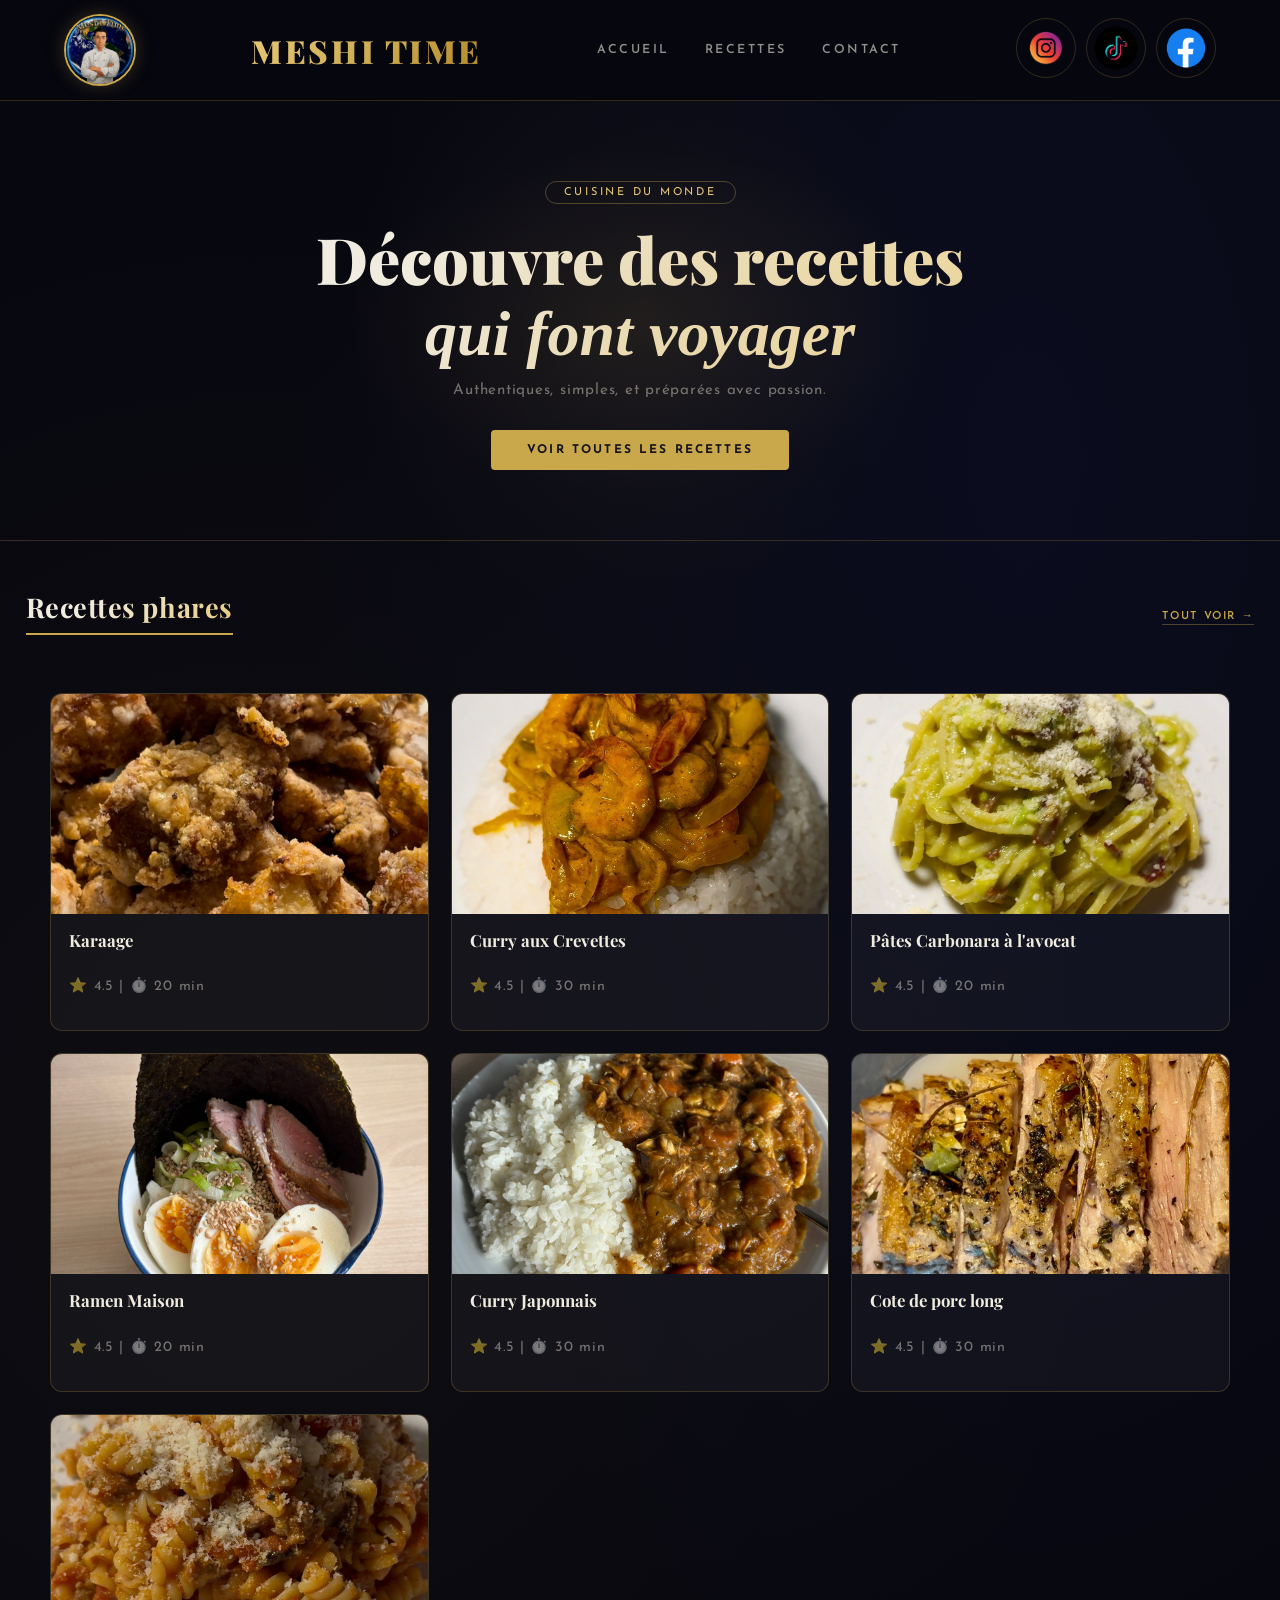
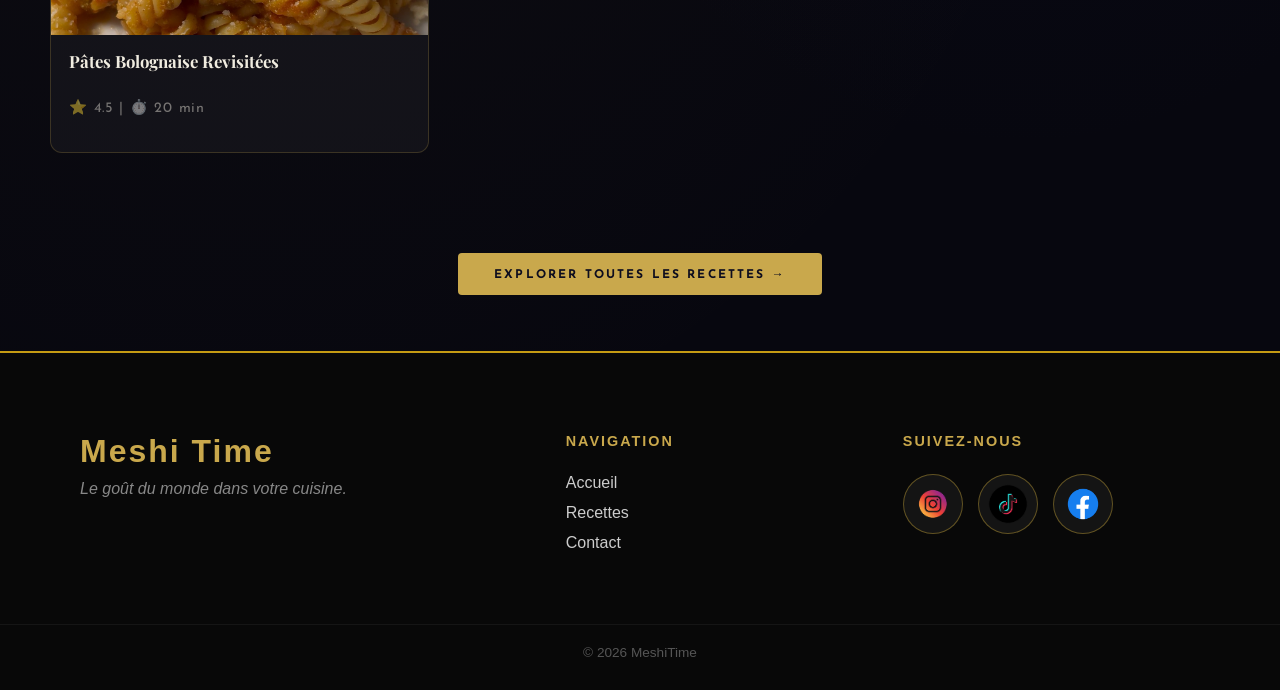
==== commit 0aab21bc: "footer" ====
--- a/index.html
+++ b/index.html
@@ -140,7 +140,7 @@
     </div>
 
     <div class="footer-copyright">
-        <p>&copy; 2026 MeshiTime • Créé avec passion par des passionnés</p>
+        <p>&copy; 2026 MeshiTime</p>
     </div>
 </footer>
 
